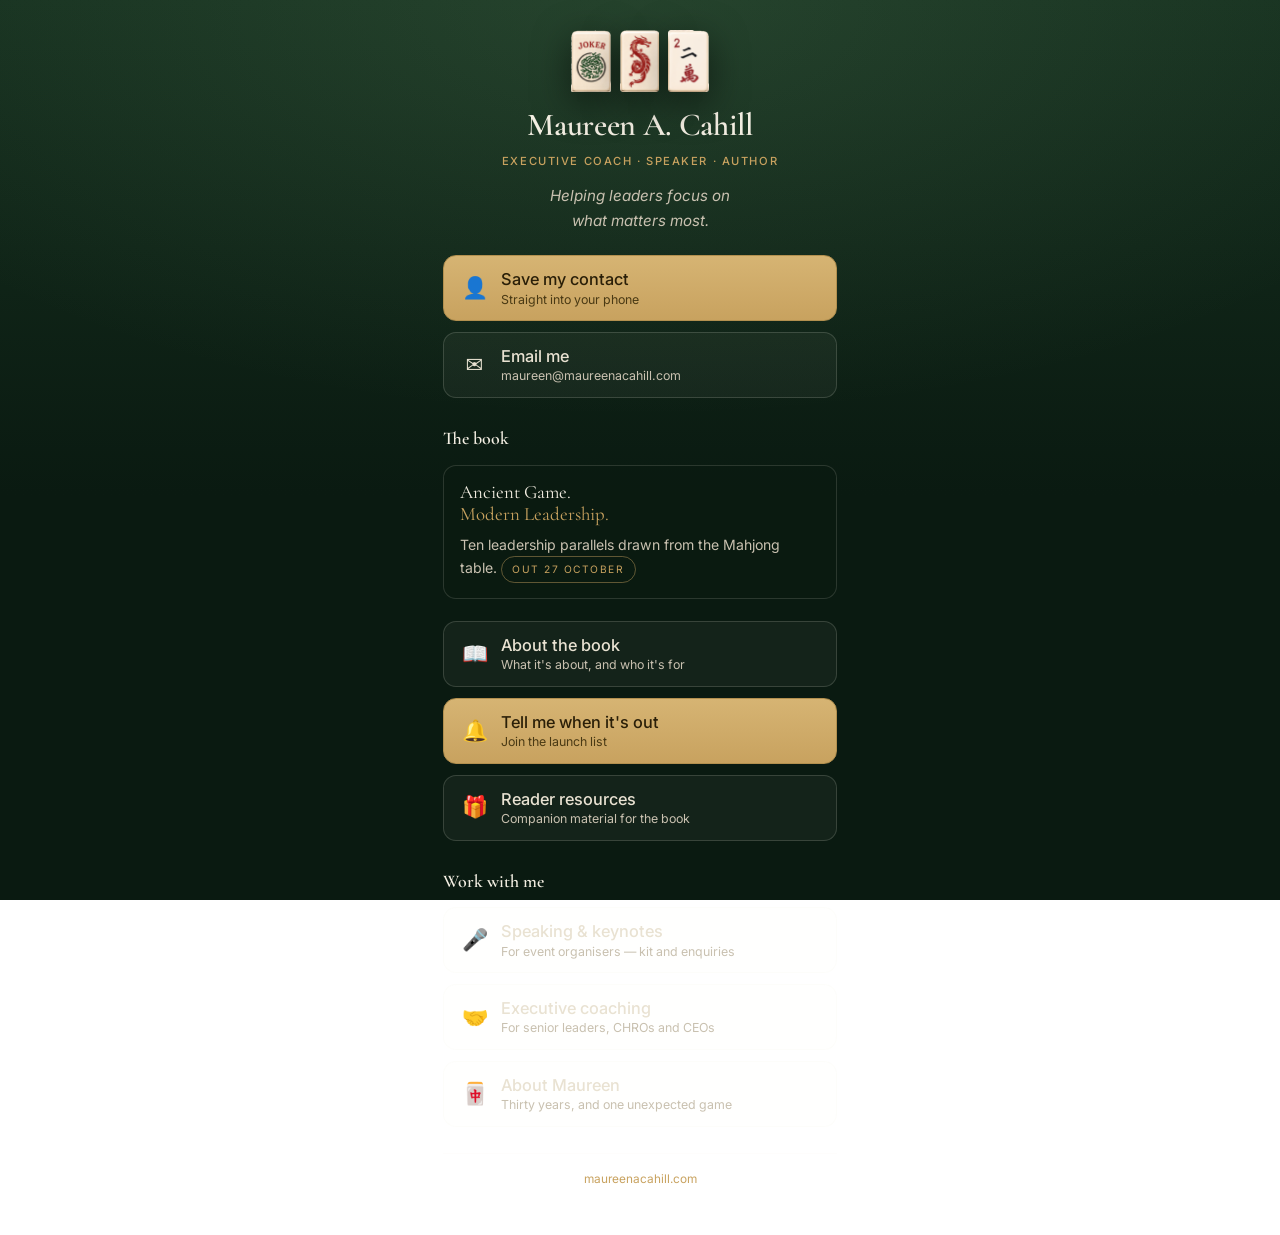
==== tap/index.html @ 471ec760 "A tap card for Maureen — one card, three audiences Readers want the book, event organisers want the " ====
<!doctype html>
<html lang="en">
<head>
<meta charset="utf-8">
<meta name="viewport" content="width=device-width, initial-scale=1, viewport-fit=cover">
<title>Maureen A. Cahill — Tap Card</title>
<meta name="description" content="Maureen A. Cahill — executive coach, speaker and author of Ancient Game. Modern Leadership. Save the contact, get the book, or enquire about speaking.">
<meta name="robots" content="noindex, follow">
<link rel="canonical" href="https://maureenacahill.com/tap">
<meta name="theme-color" content="#0a1a11">
<link rel="preconnect" href="https://fonts.googleapis.com">
<link rel="preconnect" href="https://fonts.gstatic.com" crossorigin>
<link href="https://fonts.googleapis.com/css2?family=Cormorant+Garamond:ital,wght@0,400;0,600;0,700;1,400&family=Inter:wght@300;400;500;600&display=swap" rel="stylesheet">
<link rel="icon" href="/assets/favicon.svg" type="image/svg+xml">
<link rel="apple-touch-icon" href="/assets/apple-touch-icon.png">
<style>
  :root{
    --ivory:#F3EEE2; --red:#b5322a; --gold:#c8a25f;
    --felt1:#16301f; --felt0:#0a1a11; --ink:#e9e2d2; --muted:#c9c1b0;
  }
  *{box-sizing:border-box;margin:0;padding:0}
  [hidden]{display:none!important}
  body{
    background:
      radial-gradient(120% 80% at 50% 0%, rgba(120,170,120,.16), transparent 58%),
      linear-gradient(180deg, var(--felt1) 0%, var(--felt0) 55%);
    background-attachment:fixed;
    color:var(--ink); font-family:'Inter',system-ui,sans-serif; line-height:1.65;
    min-height:100vh; -webkit-font-smoothing:antialiased;
  }
  .serif{font-family:'Cormorant Garamond',Georgia,serif}
  .wrap{max-width:430px;margin:0 auto;padding:30px 18px 46px}
  html,body{overflow-x:hidden}

  header{text-align:center;padding-bottom:22px}
  .tiles{display:flex;justify-content:center;gap:9px;margin-bottom:16px}
  .tiles img{height:62px;width:auto;filter:drop-shadow(0 10px 18px rgba(0,0,0,.5))}
  h1{
    font-family:'Cormorant Garamond',Georgia,serif;font-weight:600;
    font-size:2rem;line-height:1.08;letter-spacing:-.01em;color:var(--ivory);
  }
  /* Letter-spaced small caps overflow a 390px phone if left to one line —
     clamp the size and let it wrap rather than pushing the page sideways. */
  .role{
    margin-top:9px;font-size:clamp(.60rem,2.6vw,.70rem);letter-spacing:.14em;
    text-transform:uppercase;color:var(--gold);font-weight:500;
    text-wrap:balance;
  }
  .tagline{margin-top:13px;font-size:.95rem;color:var(--muted);font-style:italic}
  .tagline .serif{font-style:normal}

  a.btn{
    display:flex;align-items:center;gap:13px;width:100%;
    min-height:62px;padding:13px 17px;margin-bottom:11px;border-radius:13px;
    text-decoration:none;font-weight:500;font-size:1.02rem;line-height:1.25;
    border:1px solid rgba(243,238,226,.16);
    background:rgba(243,238,226,.045);color:var(--ink);
    -webkit-tap-highlight-color:transparent;
  }
  a.btn:active{transform:scale(.988)}
  a.btn .ico{font-size:1.32rem;width:27px;text-align:center;flex:none}
  a.btn .sub{display:block;font-weight:400;font-size:.775rem;color:var(--muted);margin-top:2px}
  a.gold{background:linear-gradient(180deg,#d6b473,var(--gold));color:#2a1f08;border-color:#b3904f}
  a.gold .sub{color:#4a3a14}
  a.red{background:linear-gradient(180deg,#c43c33,var(--red));color:#fff;border-color:#9c2b24}
  a.red .sub{color:#f3d7d4}

  .buyrow{display:flex;flex-direction:column;gap:11px;margin-bottom:11px}
  .buyrow a{margin-bottom:0}

  h2{
    font-family:'Cormorant Garamond',Georgia,serif;font-weight:600;
    font-size:1.12rem;color:var(--ivory);margin:26px 0 11px;
  }
  .book{
    border:1px solid rgba(243,238,226,.14);border-radius:13px;
    padding:15px 16px;background:rgba(10,26,17,.5);margin-bottom:11px;
  }
  .book p{font-size:.88rem;color:var(--muted);margin-top:7px}
  .pill{
    display:inline-block;font-size:.64rem;letter-spacing:.15em;text-transform:uppercase;
    color:var(--gold);border:1px solid rgba(200,162,95,.45);border-radius:999px;padding:4px 10px;
  }
  footer{
    margin-top:26px;padding-top:16px;border-top:1px solid rgba(243,238,226,.12);
    text-align:center;font-size:.74rem;color:var(--muted);
  }
  footer a{color:var(--gold);text-decoration:none}
</style>
</head>
<body>
<div class="wrap">

  <header>
    <div class="tiles">
      <img src="/assets/tile-joker.png" alt="">
      <img src="/assets/tile-dragon.png" alt="">
      <img src="/assets/tile-two-wan.png" alt="">
    </div>
    <h1>Maureen A. Cahill</h1>
    <div class="role">Executive Coach · Speaker · Author</div>
    <p class="tagline">Helping leaders focus on<br>what matters most.</p>
  </header>

  <a class="btn gold" href="/assets/maureen-a-cahill.vcf">
    <span class="ico">👤</span>
    <span>Save my contact
      <span class="sub">Straight into your phone</span></span>
  </a>

  <a class="btn" href="mailto:maureen@maureenacahill.com">
    <span class="ico">✉️</span>
    <span>Email me
      <span class="sub">maureen@maureenacahill.com</span></span>
  </a>

  <h2>The book</h2>

  <div class="book">
    <div class="serif" style="font-size:1.18rem;color:var(--ivory);line-height:1.2">
      Ancient Game.<br><span style="color:var(--gold)">Modern Leadership.</span>
    </div>
    <p>Ten leadership parallels drawn from the Mahjong table. <span data-prelaunch-cta><span class="pill">Out 27 October</span></span></p>
  </div>

  <!-- Before launch these are hidden and the launch-list button shows instead.
       On launch day the two URLs in assets/site.js fill in and this flips
       itself — including on every card already in someone's hand. -->
  <div class="buyrow">
    <a class="btn red" data-buy hidden>Buy the book</a>
  </div>

  <a class="btn" href="/book.html">
    <span class="ico">📖</span>
    <span>About the book
      <span class="sub">What it's about, and who it's for</span></span>
  </a>

  <a class="btn gold" href="/launch.html" data-prelaunch-cta>
    <span class="ico">🔔</span>
    <span>Tell me when it's out
      <span class="sub">Join the launch list</span></span>
  </a>

  <a class="btn" href="/resources.html">
    <span class="ico">🎁</span>
    <span>Reader resources
      <span class="sub">Companion material for the book</span></span>
  </a>

  <h2>Work with me</h2>

  <a class="btn" href="/start.html">
    <span class="ico">🎤</span>
    <span>Speaking &amp; keynotes
      <span class="sub">For event organisers — kit and enquiries</span></span>
  </a>

  <a class="btn" href="/start.html#work">
    <span class="ico">🤝</span>
    <span>Executive coaching
      <span class="sub">For senior leaders, CHROs and CEOs</span></span>
  </a>

  <a class="btn" href="/about.html">
    <span class="ico">🀄</span>
    <span>About Maureen
      <span class="sub">Thirty years, and one unexpected game</span></span>
  </a>

  <footer>
    <a href="https://maureenacahill.com/">maureenacahill.com</a><br>
    <span data-bookstores hidden style="display:block;margin-top:8px;font-size:.7rem">
      Booksellers: distributed through IngramSpark.
    </span>
  </footer>

</div>
<script src="/assets/site.js" defer></script>
</body>
</html>
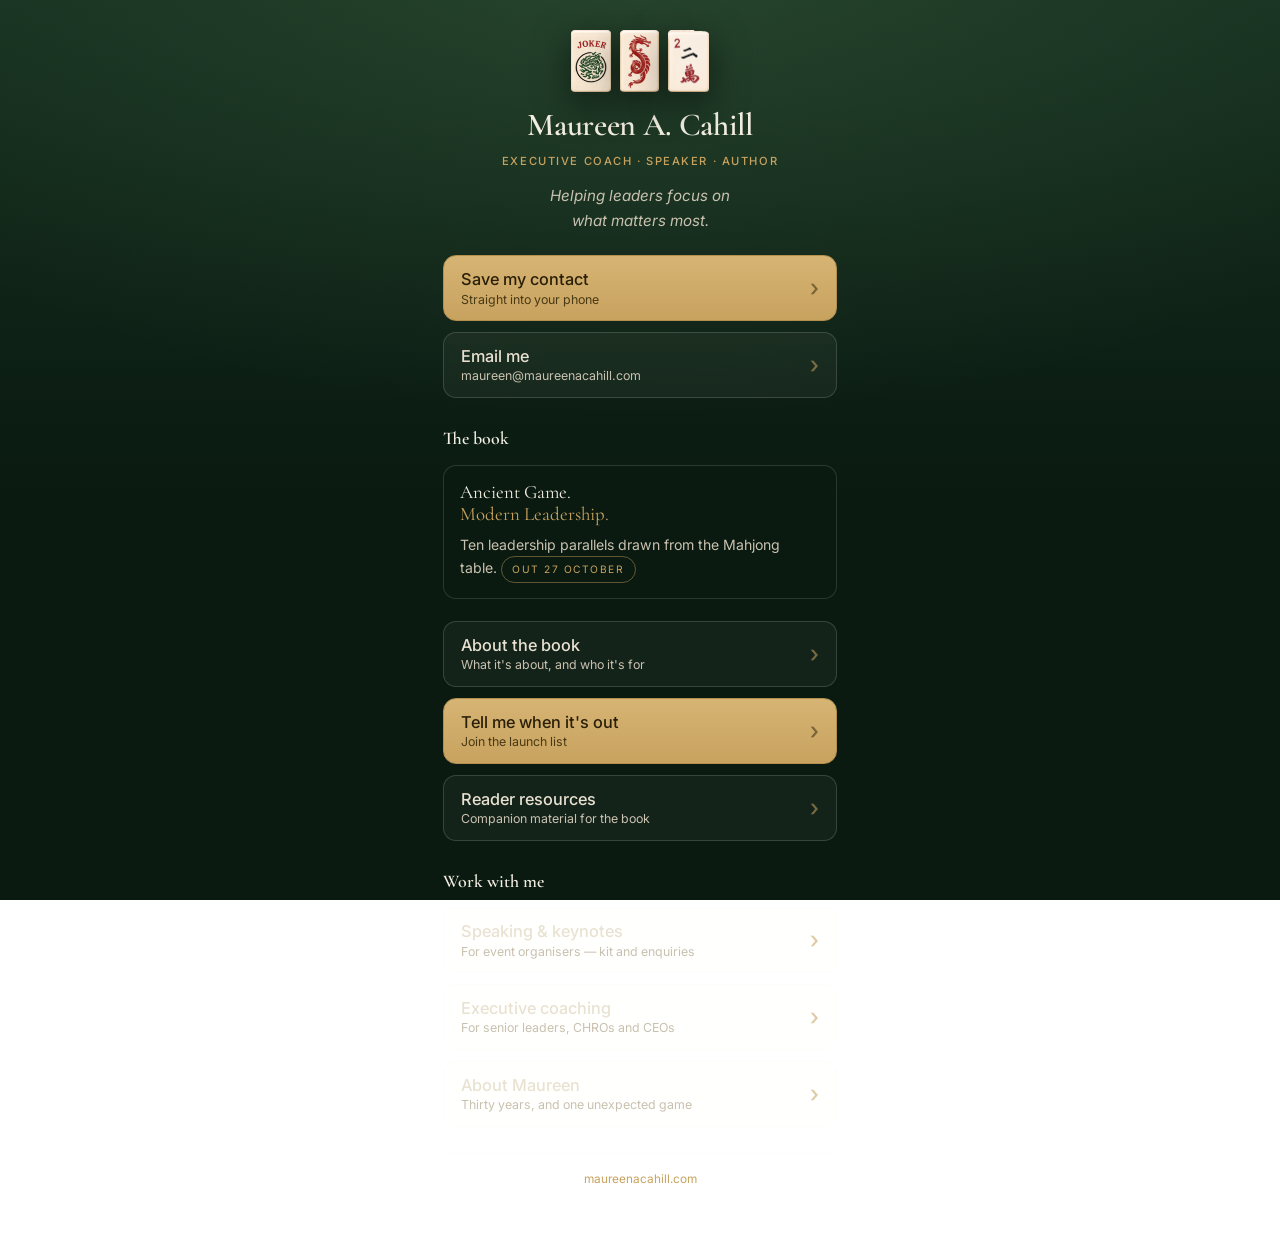
==== commit da0461f6: "Take the emoji off her tap card Eight cartoon glyphs on a page built from Cormorant Garamond, gold a" ====
--- a/tap/index.html
+++ b/tap/index.html
@@ -50,7 +50,7 @@
   .tagline .serif{font-style:normal}
 
   a.btn{
-    display:flex;align-items:center;gap:13px;width:100%;
+    display:flex;align-items:center;justify-content:space-between;gap:13px;width:100%;
     min-height:62px;padding:13px 17px;margin-bottom:11px;border-radius:13px;
     text-decoration:none;font-weight:500;font-size:1.02rem;line-height:1.25;
     border:1px solid rgba(243,238,226,.16);
@@ -58,7 +58,11 @@
     -webkit-tap-highlight-color:transparent;
   }
   a.btn:active{transform:scale(.988)}
-  a.btn .ico{font-size:1.32rem;width:27px;text-align:center;flex:none}
+  /* No emoji. Her brand is Cormorant, gold and dark green — eight cartoon
+     glyphs read as a different company. A thin gold chevron says "tappable"
+     without saying it loudly. */
+  a.btn::after{content:"\203A";color:var(--gold);font-size:1.5rem;line-height:1;opacity:.55;flex:none}
+  a.gold::after,a.red::after{color:inherit;opacity:.5}
   a.btn .sub{display:block;font-weight:400;font-size:.775rem;color:var(--muted);margin-top:2px}
   a.gold{background:linear-gradient(180deg,#d6b473,var(--gold));color:#2a1f08;border-color:#b3904f}
   a.gold .sub{color:#4a3a14}
@@ -103,13 +107,11 @@
   </header>
 
   <a class="btn gold" href="/assets/maureen-a-cahill.vcf">
-    <span class="ico">👤</span>
     <span>Save my contact
       <span class="sub">Straight into your phone</span></span>
   </a>
 
   <a class="btn" href="mailto:maureen@maureenacahill.com">
-    <span class="ico">✉️</span>
     <span>Email me
       <span class="sub">maureen@maureenacahill.com</span></span>
   </a>
@@ -131,19 +133,16 @@
   </div>
 
   <a class="btn" href="/book.html">
-    <span class="ico">📖</span>
     <span>About the book
       <span class="sub">What it's about, and who it's for</span></span>
   </a>
 
   <a class="btn gold" href="/launch.html" data-prelaunch-cta>
-    <span class="ico">🔔</span>
     <span>Tell me when it's out
       <span class="sub">Join the launch list</span></span>
   </a>
 
   <a class="btn" href="/resources.html">
-    <span class="ico">🎁</span>
     <span>Reader resources
       <span class="sub">Companion material for the book</span></span>
   </a>
@@ -151,19 +150,16 @@
   <h2>Work with me</h2>
 
   <a class="btn" href="/start.html">
-    <span class="ico">🎤</span>
     <span>Speaking &amp; keynotes
       <span class="sub">For event organisers — kit and enquiries</span></span>
   </a>
 
   <a class="btn" href="/start.html#work">
-    <span class="ico">🤝</span>
     <span>Executive coaching
       <span class="sub">For senior leaders, CHROs and CEOs</span></span>
   </a>
 
   <a class="btn" href="/about.html">
-    <span class="ico">🀄</span>
     <span>About Maureen
       <span class="sub">Thirty years, and one unexpected game</span></span>
   </a>
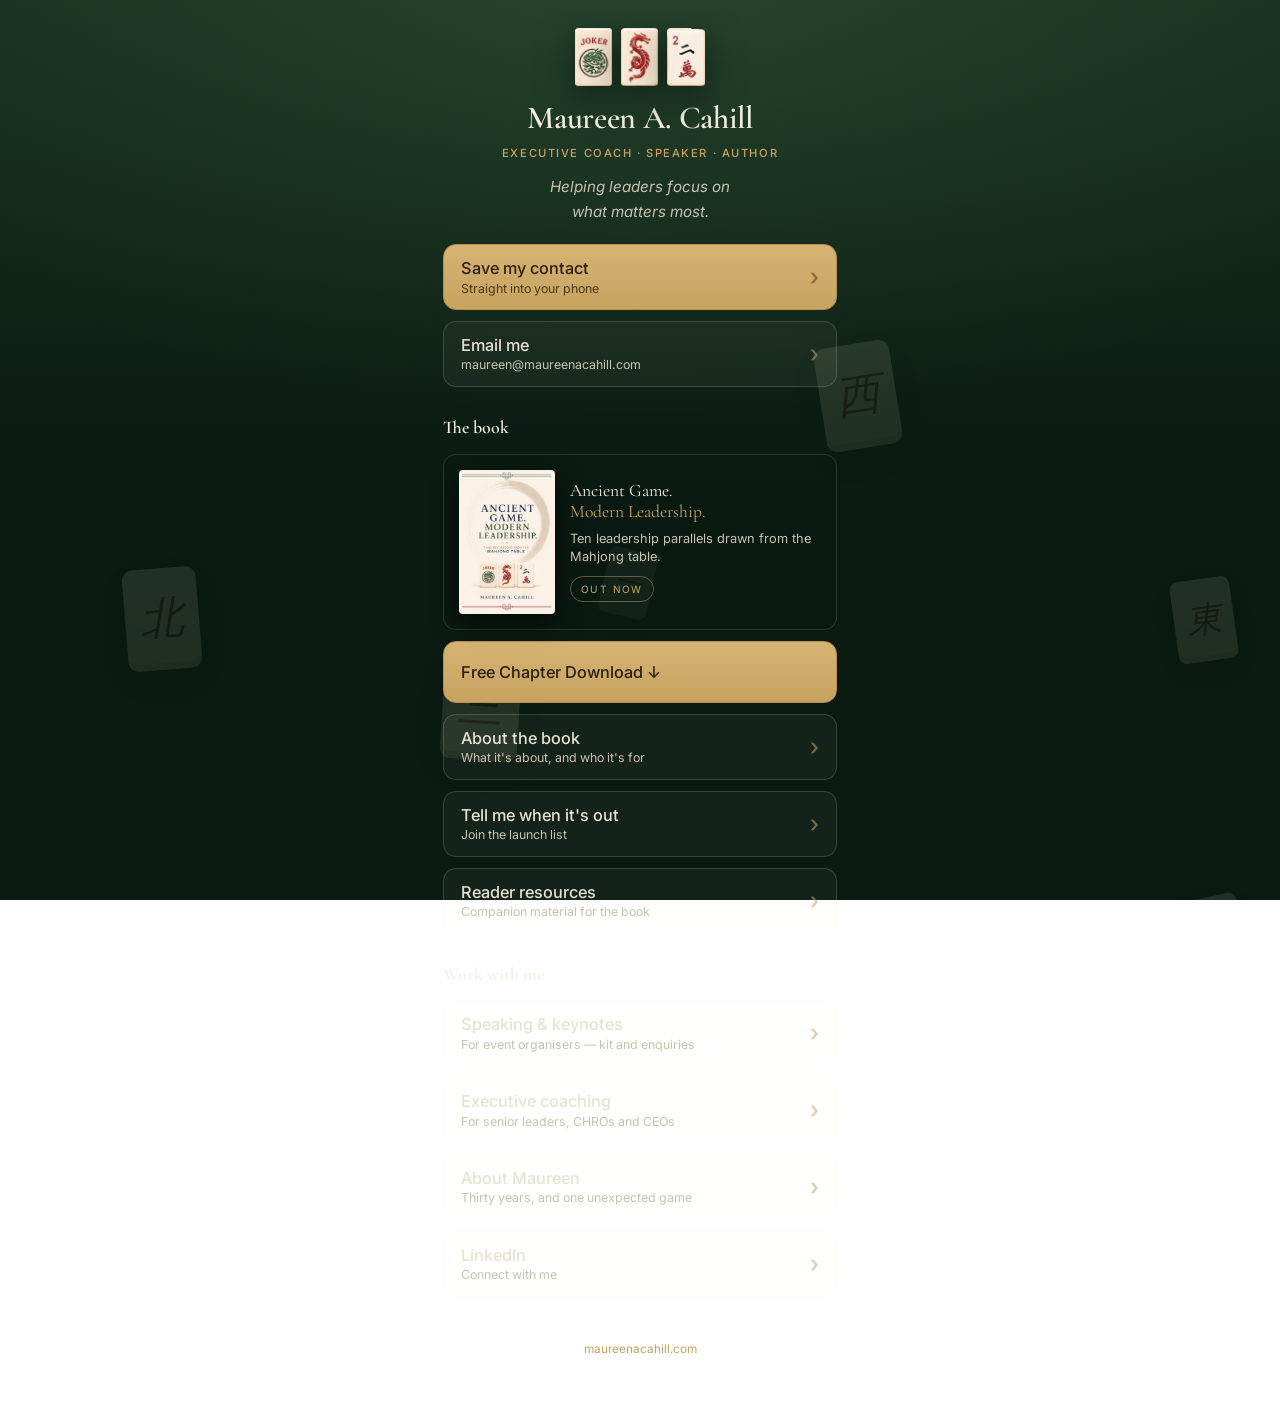
==== commit 1709c048: "Make her tap card worth tapping Added, on top of contact + links:   · her actual book cover (520px/5" ====
--- a/tap/index.html
+++ b/tap/index.html
@@ -4,7 +4,7 @@
 <meta charset="utf-8">
 <meta name="viewport" content="width=device-width, initial-scale=1, viewport-fit=cover">
 <title>Maureen A. Cahill — Tap Card</title>
-<meta name="description" content="Maureen A. Cahill — executive coach, speaker and author of Ancient Game. Modern Leadership. Save the contact, get the book, or enquire about speaking.">
+<meta name="description" content="Maureen A. Cahill — executive coach, speaker and author of Ancient Game. Modern Leadership. Save the contact, read the first chapter, or enquire about speaking.">
 <meta name="robots" content="noindex, follow">
 <link rel="canonical" href="https://maureenacahill.com/tap">
 <meta name="theme-color" content="#0a1a11">
@@ -20,6 +20,7 @@
   }
   *{box-sizing:border-box;margin:0;padding:0}
   [hidden]{display:none!important}
+  html,body{overflow-x:hidden}
   body{
     background:
       radial-gradient(120% 80% at 50% 0%, rgba(120,170,120,.16), transparent 58%),
@@ -29,25 +30,33 @@
     min-height:100vh; -webkit-font-smoothing:antialiased;
   }
   .serif{font-family:'Cormorant Garamond',Georgia,serif}
-  .wrap{max-width:430px;margin:0 auto;padding:30px 18px 46px}
-  html,body{overflow-x:hidden}
-
-  header{text-align:center;padding-bottom:22px}
-  .tiles{display:flex;justify-content:center;gap:9px;margin-bottom:16px}
-  .tiles img{height:62px;width:auto;filter:drop-shadow(0 10px 18px rgba(0,0,0,.5))}
-  h1{
-    font-family:'Cormorant Garamond',Georgia,serif;font-weight:600;
-    font-size:2rem;line-height:1.08;letter-spacing:-.01em;color:var(--ivory);
-  }
-  /* Letter-spaced small caps overflow a 390px phone if left to one line —
-     clamp the size and let it wrap rather than pushing the page sideways. */
-  .role{
-    margin-top:9px;font-size:clamp(.60rem,2.6vw,.70rem);letter-spacing:.14em;
-    text-transform:uppercase;color:var(--gold);font-weight:500;
-    text-wrap:balance;
-  }
-  .tagline{margin-top:13px;font-size:.95rem;color:var(--muted);font-style:italic}
-  .tagline .serif{font-style:normal}
+  .wrap{max-width:430px;margin:0 auto;padding:28px 18px 46px;position:relative;z-index:1}
+
+  /* Her own drifting-tile backdrop, lifted from site.css so the card feels
+     like part of her site rather than a link list that happens to be green.
+     site.js fills #floaters and parallaxes them on scroll. */
+  .floaters{position:fixed;inset:0;z-index:0;pointer-events:none;overflow:hidden}
+  .floaters i{position:absolute;width:64px;height:88px;border-radius:9px;
+    background:linear-gradient(#f7f2e7,#e6dcc6);
+    box-shadow:0 10px 26px rgba(0,0,0,.5), inset 0 -6px 0 #cdbfa2;opacity:.10;
+    font-family:'Cormorant Garamond',serif;color:#7a2a24;
+    display:flex;align-items:center;justify-content:center;font-size:38px}
+
+  header{text-align:center;padding-bottom:20px}
+  .tiles{display:flex;justify-content:center;gap:9px;margin-bottom:15px}
+  .tiles img{height:58px;width:auto;filter:drop-shadow(0 10px 18px rgba(0,0,0,.5));
+    opacity:0;transform:translateY(14px);animation:rise .7s ease-out forwards}
+  .tiles img:nth-child(2){animation-delay:.1s}
+  .tiles img:nth-child(3){animation-delay:.2s}
+  @keyframes rise{to{opacity:1;transform:none}}
+  @media (prefers-reduced-motion:reduce){
+    .tiles img{animation:none;opacity:1;transform:none}
+  }
+  h1{font-family:'Cormorant Garamond',Georgia,serif;font-weight:600;
+     font-size:2rem;line-height:1.08;letter-spacing:-.01em;color:var(--ivory)}
+  .role{margin-top:8px;font-size:clamp(.60rem,2.6vw,.70rem);letter-spacing:.14em;
+     text-transform:uppercase;color:var(--gold);font-weight:500}
+  .tagline{margin-top:12px;font-size:.95rem;color:var(--muted);font-style:italic}
 
   a.btn{
     display:flex;align-items:center;justify-content:space-between;gap:13px;width:100%;
@@ -58,48 +67,48 @@
     -webkit-tap-highlight-color:transparent;
   }
   a.btn:active{transform:scale(.988)}
-  /* No emoji. Her brand is Cormorant, gold and dark green — eight cartoon
-     glyphs read as a different company. A thin gold chevron says "tappable"
-     without saying it loudly. */
+  /* No emoji. Her site has none, and eight cartoon glyphs read as a different
+     company. A thin gold chevron says "tappable" quietly. */
   a.btn::after{content:"\203A";color:var(--gold);font-size:1.5rem;line-height:1;opacity:.55;flex:none}
-  a.gold::after,a.red::after{color:inherit;opacity:.5}
+  a.btn.noarrow::after{content:none}
   a.btn .sub{display:block;font-weight:400;font-size:.775rem;color:var(--muted);margin-top:2px}
   a.gold{background:linear-gradient(180deg,#d6b473,var(--gold));color:#2a1f08;border-color:#b3904f}
   a.gold .sub{color:#4a3a14}
+  a.gold::after{color:#2a1f08;opacity:.45}
   a.red{background:linear-gradient(180deg,#c43c33,var(--red));color:#fff;border-color:#9c2b24}
   a.red .sub{color:#f3d7d4}
-
-  .buyrow{display:flex;flex-direction:column;gap:11px;margin-bottom:11px}
-  .buyrow a{margin-bottom:0}
-
-  h2{
-    font-family:'Cormorant Garamond',Georgia,serif;font-weight:600;
-    font-size:1.12rem;color:var(--ivory);margin:26px 0 11px;
-  }
-  .book{
+  a.red::after{color:#fff;opacity:.6}
+
+  h2{font-family:'Cormorant Garamond',Georgia,serif;font-weight:600;
+     font-size:1.12rem;color:var(--ivory);margin:26px 0 11px}
+
+  .book{display:flex;gap:15px;align-items:center;
     border:1px solid rgba(243,238,226,.14);border-radius:13px;
-    padding:15px 16px;background:rgba(10,26,17,.5);margin-bottom:11px;
-  }
-  .book p{font-size:.88rem;color:var(--muted);margin-top:7px}
-  .pill{
-    display:inline-block;font-size:.64rem;letter-spacing:.15em;text-transform:uppercase;
-    color:var(--gold);border:1px solid rgba(200,162,95,.45);border-radius:999px;padding:4px 10px;
-  }
-  footer{
-    margin-top:26px;padding-top:16px;border-top:1px solid rgba(243,238,226,.12);
-    text-align:center;font-size:.74rem;color:var(--muted);
-  }
+    padding:15px;background:rgba(10,26,17,.55);margin-bottom:11px}
+  .book img{width:96px;height:auto;border-radius:4px;flex:none;
+    box-shadow:0 10px 24px rgba(0,0,0,.55)}
+  .book .t{font-family:'Cormorant Garamond',Georgia,serif;font-size:1.1rem;
+    line-height:1.18;color:var(--ivory)}
+  .book .t em{color:var(--gold);font-style:normal;display:block}
+  .book p{font-size:.8rem;color:var(--muted);margin-top:7px;line-height:1.45}
+  .pill{display:inline-block;margin-top:9px;font-size:.63rem;letter-spacing:.14em;
+    text-transform:uppercase;color:var(--gold);border:1px solid rgba(200,162,95,.45);
+    border-radius:999px;padding:4px 10px}
+
+  footer{margin-top:26px;padding-top:16px;border-top:1px solid rgba(243,238,226,.12);
+    text-align:center;font-size:.74rem;color:var(--muted)}
   footer a{color:var(--gold);text-decoration:none}
 </style>
 </head>
 <body>
+<div class="floaters" id="floaters" aria-hidden="true"></div>
 <div class="wrap">
 
   <header>
     <div class="tiles">
-      <img src="/assets/tile-joker.png" alt="">
-      <img src="/assets/tile-dragon.png" alt="">
-      <img src="/assets/tile-two-wan.png" alt="">
+      <img src="/assets/tile-joker.png" alt="" width="155" height="243">
+      <img src="/assets/tile-dragon.png" alt="" width="155" height="244">
+      <img src="/assets/tile-two-wan.png" alt="" width="162" height="250">
     </div>
     <h1>Maureen A. Cahill</h1>
     <div class="role">Executive Coach · Speaker · Author</div>
@@ -107,71 +116,85 @@
   </header>
 
   <a class="btn gold" href="/assets/maureen-a-cahill.vcf">
-    <span>Save my contact
-      <span class="sub">Straight into your phone</span></span>
+    <span>Save my contact<span class="sub">Straight into your phone</span></span>
   </a>
 
   <a class="btn" href="mailto:maureen@maureenacahill.com">
-    <span>Email me
-      <span class="sub">maureen@maureenacahill.com</span></span>
+    <span>Email me<span class="sub">maureen@maureenacahill.com</span></span>
   </a>
 
   <h2>The book</h2>
 
   <div class="book">
-    <div class="serif" style="font-size:1.18rem;color:var(--ivory);line-height:1.2">
-      Ancient Game.<br><span style="color:var(--gold)">Modern Leadership.</span>
+    <img src="/assets/book-cover-tap.jpg" alt="Cover of Ancient Game. Modern Leadership." width="520" height="783">
+    <div>
+      <div class="t serif">Ancient Game.<em>Modern Leadership.</em></div>
+      <p>Ten leadership parallels drawn from the Mahjong table.</p>
+      <span class="pill" id="countdown" data-prelaunch-cta>Out 27 October</span>
     </div>
-    <p>Ten leadership parallels drawn from the Mahjong table. <span data-prelaunch-cta><span class="pill">Out 27 October</span></span></p>
   </div>
 
-  <!-- Before launch these are hidden and the launch-list button shows instead.
-       On launch day the two URLs in assets/site.js fill in and this flips
-       itself — including on every card already in someone's hand. -->
-  <div class="buyrow">
-    <a class="btn red" data-buy hidden>Buy the book</a>
-  </div>
+  <!-- Flips itself on launch day: when the two URLs in assets/site.js are
+       filled in, this appears and the launch-list button disappears —
+       including on every card already in someone's hand. -->
+  <a class="btn red" data-buy hidden>Buy the book</a>
+
+  <!-- The first chapter is her list-building engine: site.js intercepts the
+       click, asks for an email, then releases the PDF. This is the one thing
+       worth tapping at a speaking event. ⚠️ site.js OVERWRITES this link's
+       text, so it gets no sub-line — and no chevron, since it adds its own. -->
+  <a class="btn gold noarrow" data-free-chapter href="/book.html">Read the first chapter</a>
 
   <a class="btn" href="/book.html">
-    <span>About the book
-      <span class="sub">What it's about, and who it's for</span></span>
-  </a>
-
-  <a class="btn gold" href="/launch.html" data-prelaunch-cta>
-    <span>Tell me when it's out
-      <span class="sub">Join the launch list</span></span>
+    <span>About the book<span class="sub">What it's about, and who it's for</span></span>
+  </a>
+
+  <a class="btn" href="/launch.html" data-prelaunch-cta>
+    <span>Tell me when it's out<span class="sub">Join the launch list</span></span>
   </a>
 
   <a class="btn" href="/resources.html">
-    <span>Reader resources
-      <span class="sub">Companion material for the book</span></span>
+    <span>Reader resources<span class="sub">Companion material for the book</span></span>
   </a>
 
   <h2>Work with me</h2>
 
   <a class="btn" href="/start.html">
-    <span>Speaking &amp; keynotes
-      <span class="sub">For event organisers — kit and enquiries</span></span>
+    <span>Speaking &amp; keynotes<span class="sub">For event organisers — kit and enquiries</span></span>
   </a>
 
   <a class="btn" href="/start.html#work">
-    <span>Executive coaching
-      <span class="sub">For senior leaders, CHROs and CEOs</span></span>
+    <span>Executive coaching<span class="sub">For senior leaders, CHROs and CEOs</span></span>
   </a>
 
   <a class="btn" href="/about.html">
-    <span>About Maureen
-      <span class="sub">Thirty years, and one unexpected game</span></span>
+    <span>About Maureen<span class="sub">Thirty years, and one unexpected game</span></span>
+  </a>
+
+  <a class="btn" href="https://www.linkedin.com/in/maureencahill" target="_blank" rel="noopener noreferrer">
+    <span>LinkedIn<span class="sub">Connect with me</span></span>
   </a>
 
   <footer>
-    <a href="https://maureenacahill.com/">maureenacahill.com</a><br>
+    <a href="https://maureenacahill.com/">maureenacahill.com</a>
     <span data-bookstores hidden style="display:block;margin-top:8px;font-size:.7rem">
       Booksellers: distributed through IngramSpark.
     </span>
   </footer>
 
 </div>
+
+<script>
+/* Keeps itself honest with no one editing the page:
+   "12 days" → "Out tomorrow" → "Out now". Launch 27 Oct, US Central. */
+(function(){
+  var el = document.getElementById('countdown');
+  if (!el) return;
+  var days = Math.ceil((new Date('2026-10-27T00:00:00-05:00') - new Date()) / 86400000);
+  el.textContent = days > 1 ? 'Out 27 October · ' + days + ' days'
+                 : days === 1 ? 'Out tomorrow' : 'Out now';
+})();
+</script>
 <script src="/assets/site.js" defer></script>
 </body>
 </html>
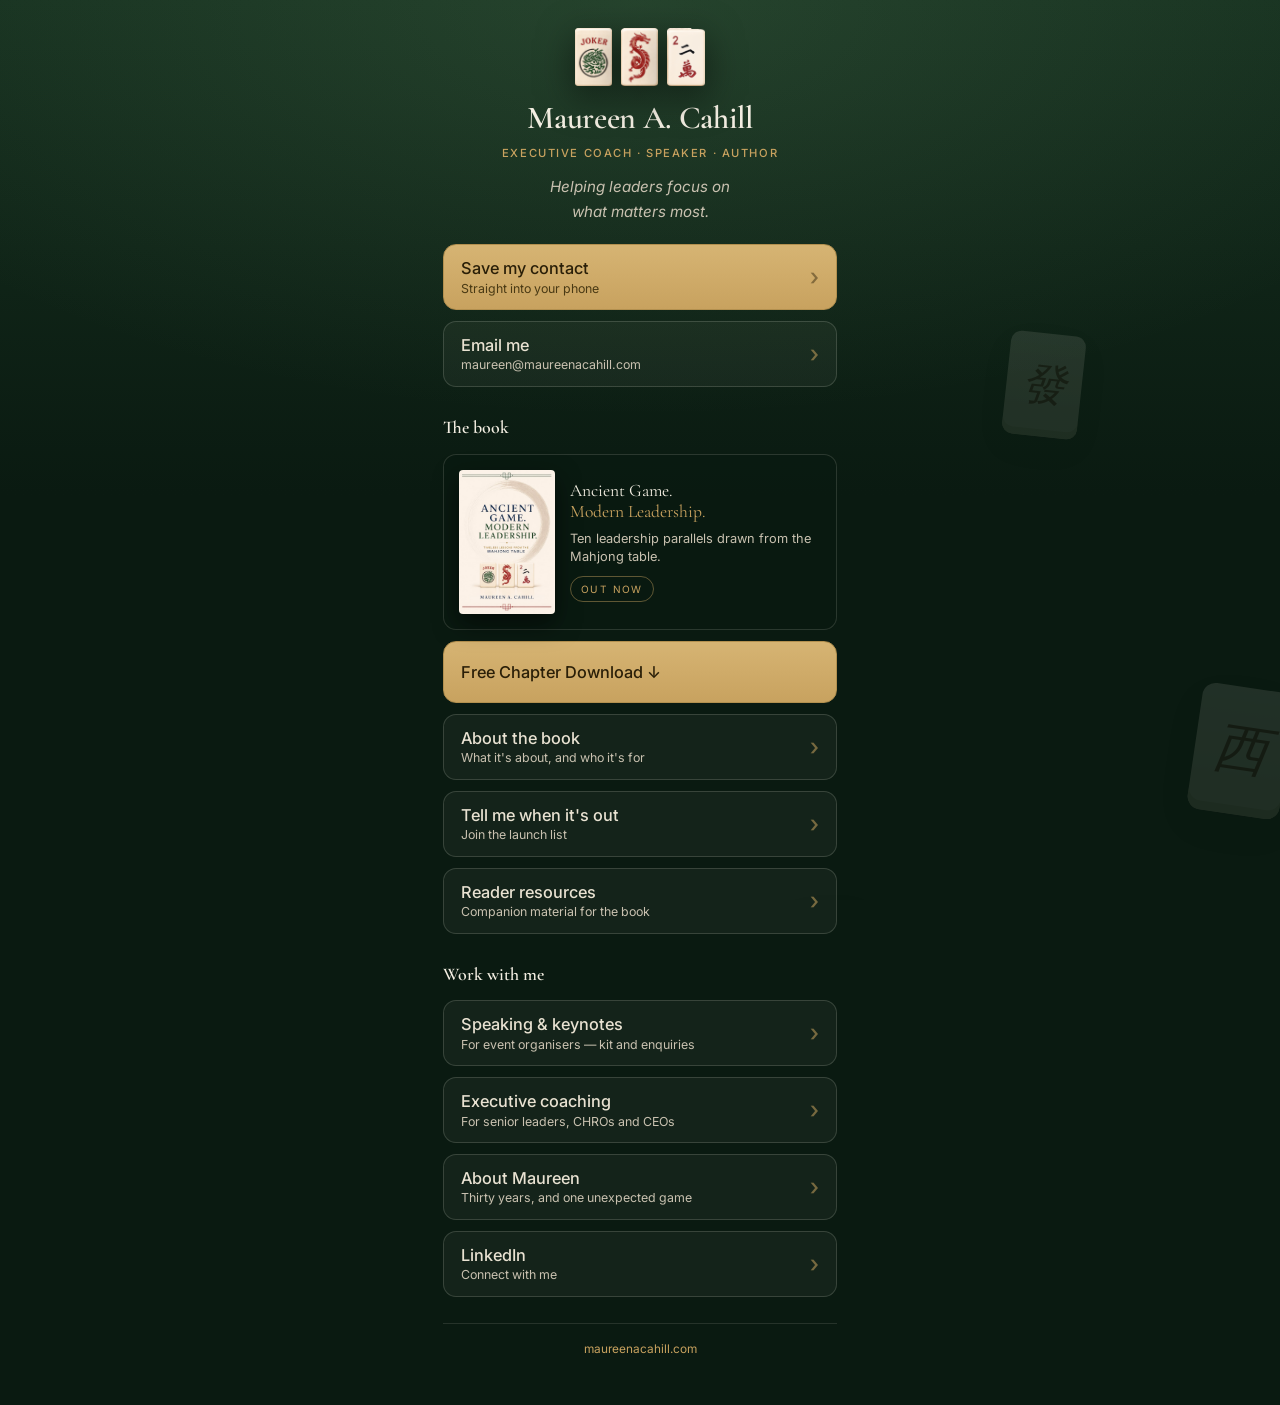
==== commit f91a05a2: "Fix the tap-card chapter form, keep enquiry details, honest signup copy Found in a full test pass of" ====
--- a/tap/index.html
+++ b/tap/index.html
@@ -6,7 +6,7 @@
 <title>Maureen A. Cahill — Tap Card</title>
 <meta name="description" content="Maureen A. Cahill — executive coach, speaker and author of Ancient Game. Modern Leadership. Save the contact, read the first chapter, or enquire about speaking.">
 <meta name="robots" content="noindex, follow">
-<link rel="canonical" href="https://maureenacahill.com/tap">
+<link rel="canonical" href="https://maureenacahill.com/tap/">
 <meta name="theme-color" content="#0a1a11">
 <link rel="preconnect" href="https://fonts.googleapis.com">
 <link rel="preconnect" href="https://fonts.gstatic.com" crossorigin>
@@ -21,6 +21,7 @@
   *{box-sizing:border-box;margin:0;padding:0}
   [hidden]{display:none!important}
   html,body{overflow-x:hidden}
+  html{background:var(--felt0)}   /* iOS overscroll shows this, not white */
   body{
     background:
       radial-gradient(120% 80% at 50% 0%, rgba(120,170,120,.16), transparent 58%),
@@ -94,6 +95,27 @@
   .pill{display:inline-block;margin-top:9px;font-size:.63rem;letter-spacing:.14em;
     text-transform:uppercase;color:var(--gold);border:1px solid rgba(200,162,95,.45);
     border-radius:999px;padding:4px 10px}
+
+  /* The free-chapter form site.js drops in under the gold button. It
+     brings no styles of its own here (site.css isn't loaded on /tap/). */
+  .chapter-gate{border:1px solid rgba(200,162,95,.4);border-radius:13px;
+    padding:16px 15px;margin:-2px 0 13px;background:rgba(10,26,17,.6)}
+  .chapter-gate .gate-lead{font-family:'Cormorant Garamond',Georgia,serif;
+    font-size:1.25rem;color:var(--ivory);margin-bottom:10px;text-align:center}
+  .chapter-gate .fields{display:flex;gap:8px}
+  .chapter-gate input{flex:1;min-width:0;font:inherit;font-size:16px;color:var(--ink);
+    background:rgba(243,238,226,.06);border:1px solid rgba(243,238,226,.2);
+    border-radius:10px;padding:12px 13px}
+  .chapter-gate input::placeholder{color:#8f887a}
+  .chapter-gate input:focus{outline:none;border-color:var(--gold)}
+  .chapter-gate button{flex:1;font:inherit;font-weight:500;font-size:1rem;color:#fff;
+    min-height:50px;border-radius:10px;border:1px solid #9c2b24;cursor:pointer;
+    background:linear-gradient(180deg,#c43c33,var(--red))}
+  .chapter-gate button:disabled{opacity:.7}
+  .chapter-gate .note{font-size:.75rem;color:var(--muted);margin-top:10px;text-align:center;line-height:1.5}
+  .chapter-gate .form-err{color:#e9917f;font-size:.8rem;margin-top:8px;text-align:center}
+  .chapter-gate .form-ok{text-align:center;color:var(--ink);font-size:.95rem}
+  .chapter-gate .form-ok a.btn{margin:0;text-align:left}
 
   footer{margin-top:26px;padding-top:16px;border-top:1px solid rgba(243,238,226,.12);
     text-align:center;font-size:.74rem;color:var(--muted)}
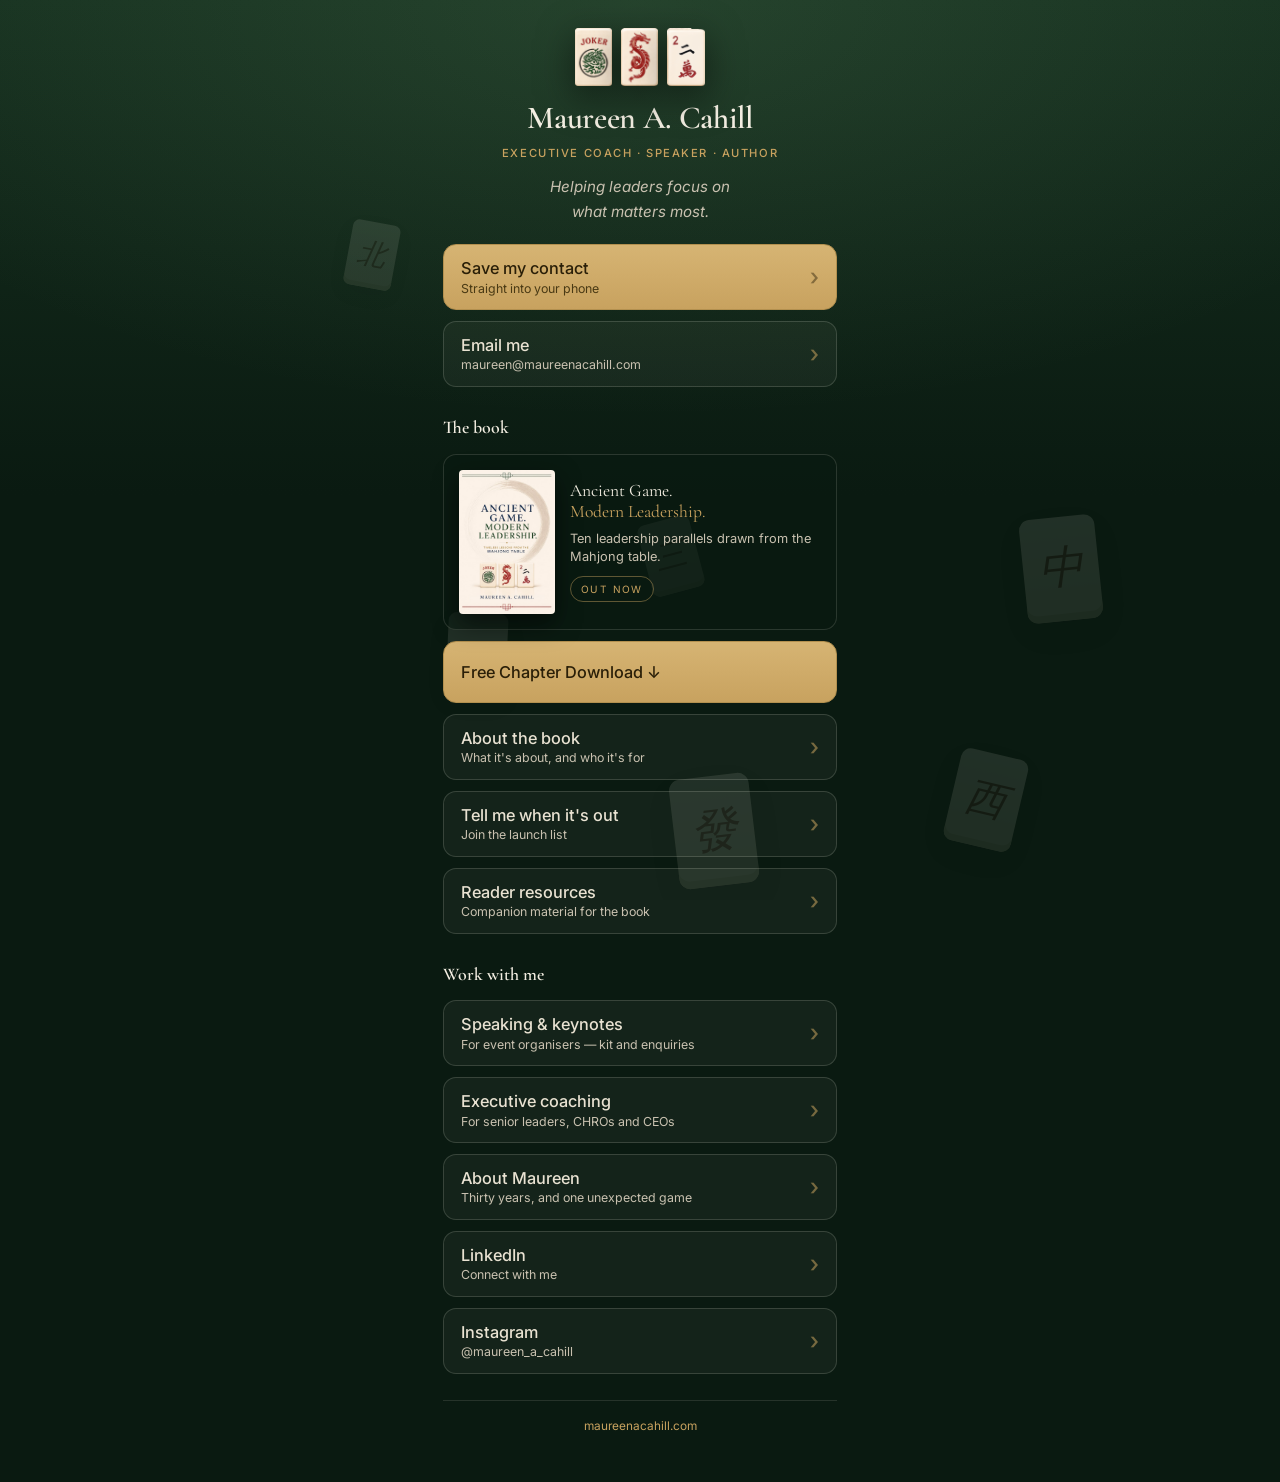
==== commit 8636f32a: "Her new Instagram in every footer, the tap card and her search profile Co-Authored-By: Claude Opus 5" ====
--- a/tap/index.html
+++ b/tap/index.html
@@ -197,6 +197,10 @@
     <span>LinkedIn<span class="sub">Connect with me</span></span>
   </a>
 
+  <a class="btn" href="https://www.instagram.com/maureen_a_cahill/" target="_blank" rel="noopener noreferrer">
+    <span>Instagram<span class="sub">@maureen_a_cahill</span></span>
+  </a>
+
   <footer>
     <a href="https://maureenacahill.com/">maureenacahill.com</a>
     <span data-bookstores hidden style="display:block;margin-top:8px;font-size:.7rem">
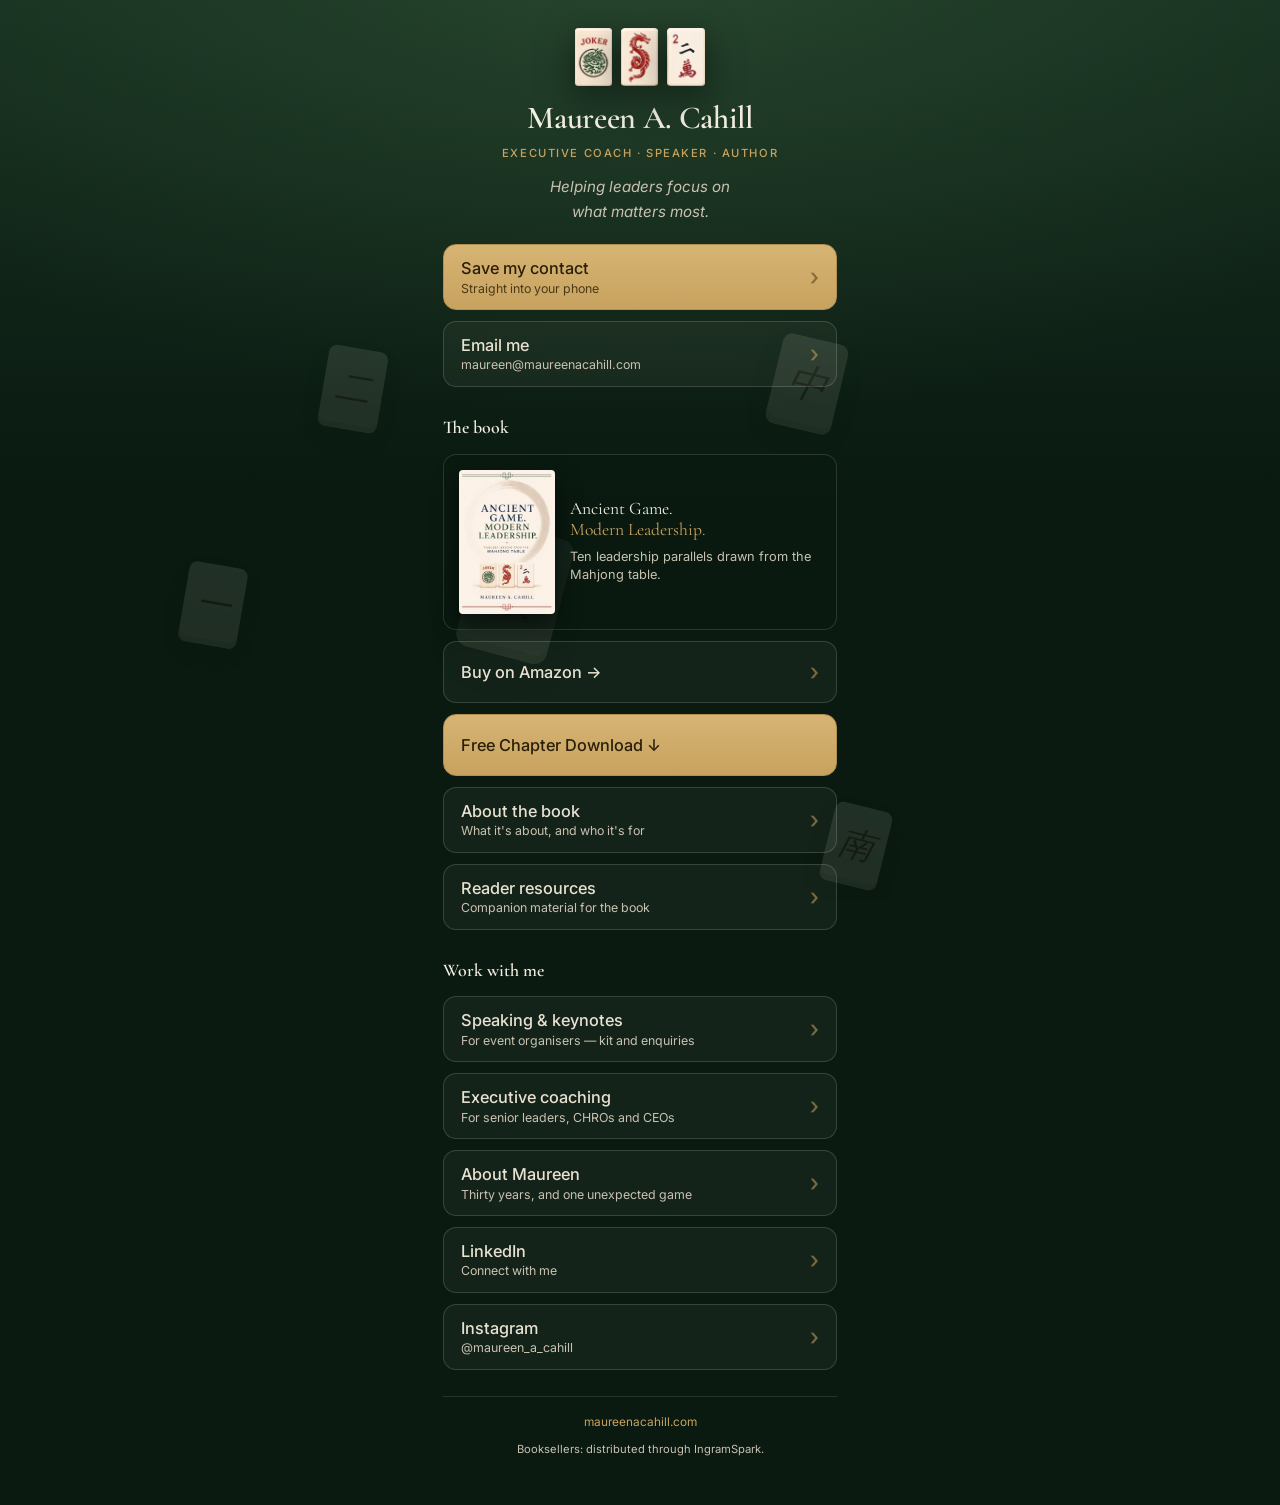
==== commit 2704db12: "Nancy's 22 Oct list: unsquash the cover, clean tile two, smaller dice band, Resources nav tab, launc" ====
--- a/tap/index.html
+++ b/tap/index.html
@@ -130,7 +130,7 @@
     <div class="tiles">
       <img src="/assets/tile-joker.png" alt="" width="155" height="243">
       <img src="/assets/tile-dragon.png" alt="" width="155" height="244">
-      <img src="/assets/tile-two-wan.png" alt="" width="162" height="250">
+      <img src="/assets/tile-two-wan.png" alt="" width="162" height="243">
     </div>
     <h1>Maureen A. Cahill</h1>
     <div class="role">Executive Coach · Speaker · Author</div>
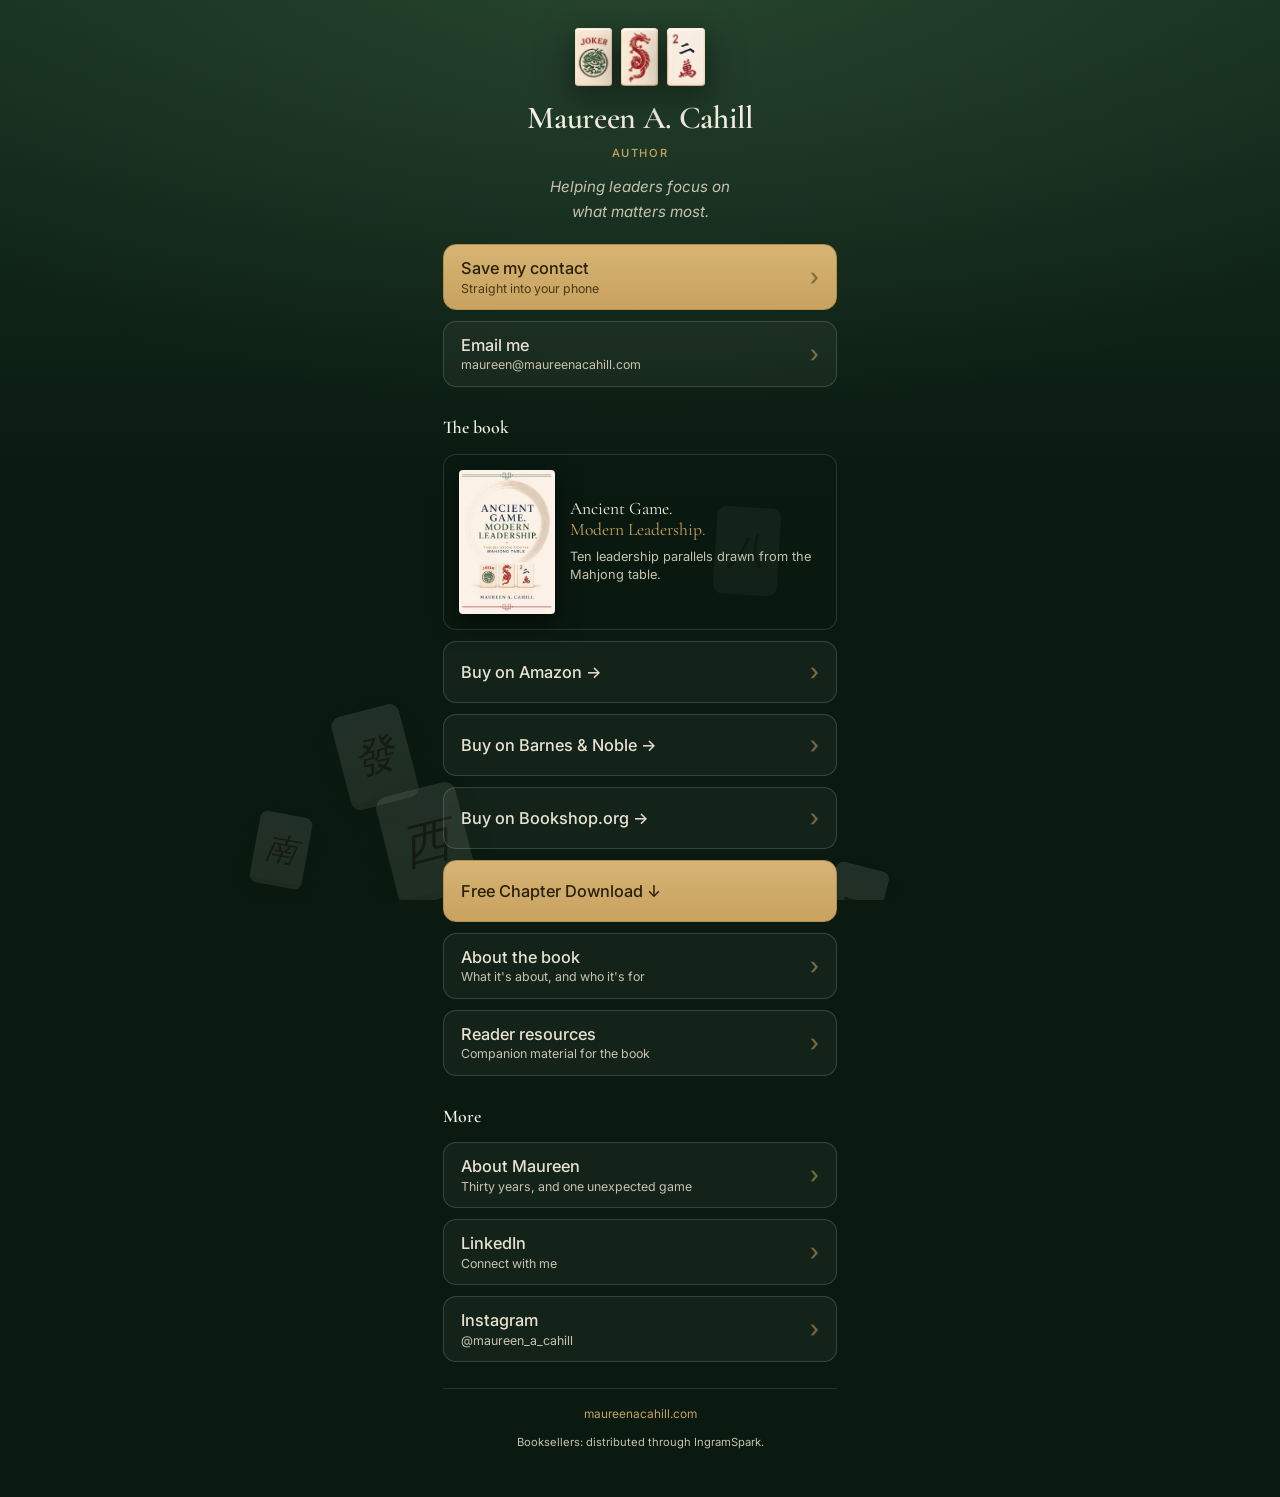
==== commit a5bd33ef: "Remove speaking and coaching: Speaker Kit, Work With Me section, speaking mentions; title now Author" ====
--- a/tap/index.html
+++ b/tap/index.html
@@ -4,7 +4,7 @@
 <meta charset="utf-8">
 <meta name="viewport" content="width=device-width, initial-scale=1, viewport-fit=cover">
 <title>Maureen A. Cahill — Tap Card</title>
-<meta name="description" content="Maureen A. Cahill — executive coach, speaker and author of Ancient Game. Modern Leadership. Save the contact, read the first chapter, or enquire about speaking.">
+<meta name="description" content="Maureen A. Cahill — author of Ancient Game. Modern Leadership. Save the contact or read the first chapter.">
 <meta name="robots" content="noindex, follow">
 <link rel="canonical" href="https://maureenacahill.com/tap/">
 <meta name="theme-color" content="#0a1a11">
@@ -133,7 +133,7 @@
       <img src="/assets/tile-two-wan.png" alt="" width="162" height="243">
     </div>
     <h1>Maureen A. Cahill</h1>
-    <div class="role">Executive Coach · Speaker · Author</div>
+    <div class="role">Author</div>
     <p class="tagline">Helping leaders focus on<br>what matters most.</p>
   </header>
 
@@ -179,15 +179,7 @@
     <span>Reader resources<span class="sub">Companion material for the book</span></span>
   </a>
 
-  <h2>Work with me</h2>
-
-  <a class="btn" href="/start.html">
-    <span>Speaking &amp; keynotes<span class="sub">For event organisers — kit and enquiries</span></span>
-  </a>
-
-  <a class="btn" href="/start.html#work">
-    <span>Executive coaching<span class="sub">For senior leaders, CHROs and CEOs</span></span>
-  </a>
+  <h2>More</h2>
 
   <a class="btn" href="/about.html">
     <span>About Maureen<span class="sub">Thirty years, and one unexpected game</span></span>
